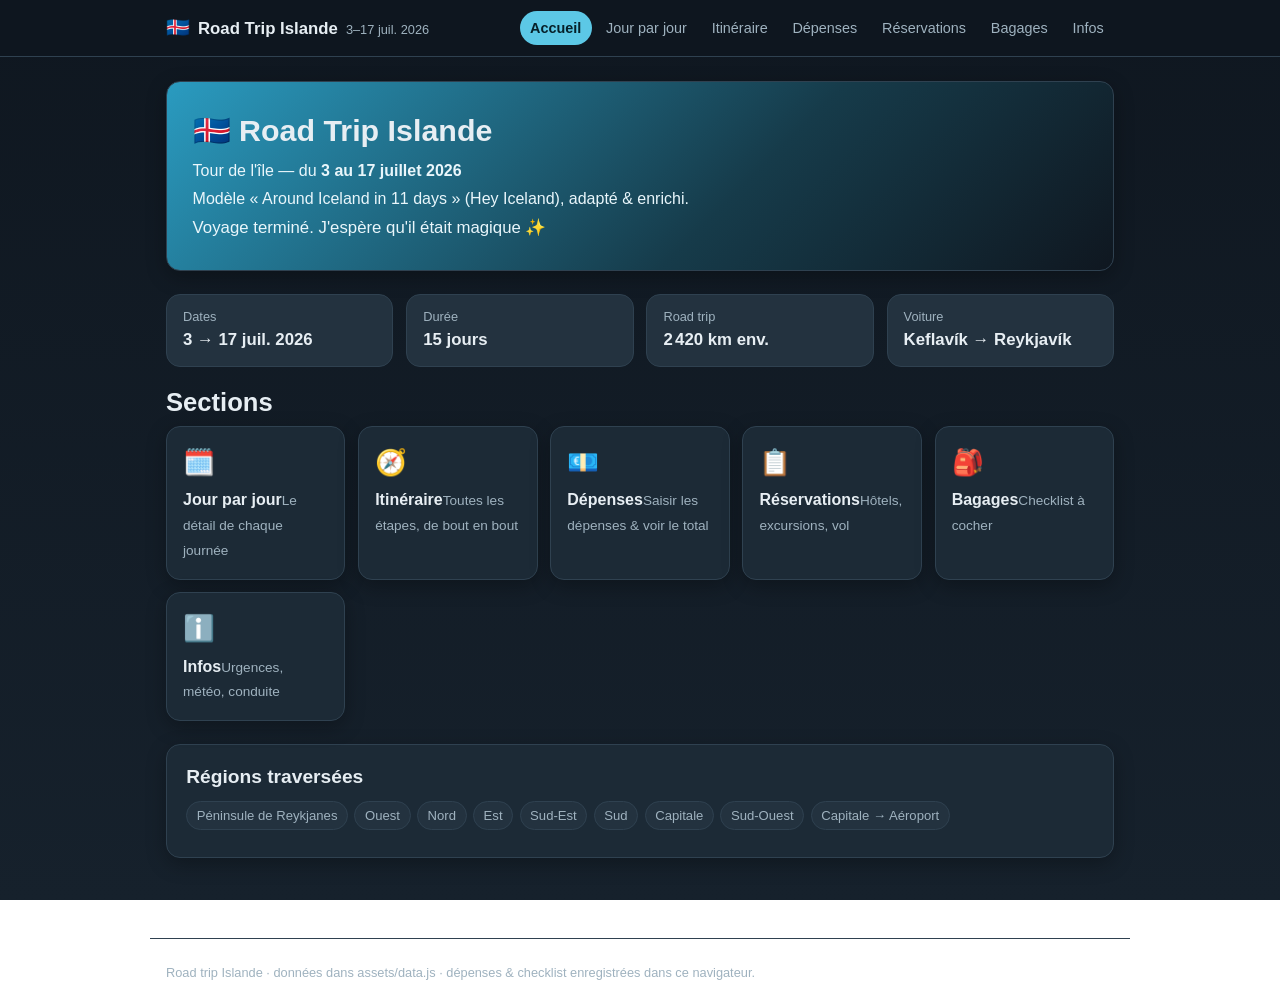
==== index.html @ 3b5ada96 "Site de planification du road trip Islande Co-Authored-By: Claude Opus 4.8 (1M context) <noreply@ant" ====
<!DOCTYPE html>
<html lang="fr">
<head>
  <meta charset="UTF-8">
  <meta name="viewport" content="width=device-width, initial-scale=1">
  <title>Road Trip Islande — Accueil</title>
  <link rel="stylesheet" href="assets/style.css">
  <link rel="icon" href="data:image/svg+xml,<svg xmlns='http://www.w3.org/2000/svg' viewBox='0 0 16 16'><text y='14' font-size='14'>🇮🇸</text></svg>">
</head>
<body data-page="accueil">
  <main>
    <section class="hero">
      <h1>🇮🇸 Road Trip Islande</h1>
      <p>Tour de l'île — du <b>3 au 17 juillet 2026</b></p>
      <p class="muted">Modèle « Around Iceland in 11 days » (Hey Iceland), adapté & enrichi.</p>
      <p class="countdown" id="countdown">…</p>
    </section>

    <div class="facts" id="facts"></div>

    <h2 class="page-title">Sections</h2>
    <div class="tiles" id="tiles"></div>

    <div class="card" style="margin-top:1.4rem">
      <h2>Régions traversées</h2>
      <div class="region-chips" id="regions"></div>
    </div>
  </main>
  <script src="assets/data.js"></script>
  <script src="assets/app.js"></script>
</body>
</html>
---- assets/style.css ----
/* ===========================================================
   style.css — styles partagés (mobile-first, 100% hors-ligne)
   Palette : bleus glacier / gris basalte / accent vert mousse
   =========================================================== */

:root {
  --bg:        #0f1720;   /* basalte profond */
  --bg-2:      #16212c;
  --card:      #1c2a36;
  --card-2:    #23323f;
  --border:    #2f4150;
  --text:      #e7eef3;
  --muted:     #9fb2bf;
  --glacier:   #5cc8e6;   /* bleu glacier */
  --glacier-2: #2a9bc0;
  --moss:      #7bc47f;   /* vert mousse (accent) */
  --moss-2:    #4ea857;
  --gold:      #e6b94f;
  --danger:    #e07a5f;
  --radius:    14px;
  --shadow:    0 6px 20px rgba(0,0,0,.28);
  --maxw:      980px;
}

* { box-sizing: border-box; }

html { scroll-behavior: smooth; }

body {
  margin: 0;
  font-family: -apple-system, BlinkMacSystemFont, "Segoe UI", Roboto, Helvetica, Arial, sans-serif;
  background: linear-gradient(180deg, var(--bg), var(--bg-2)) fixed;
  color: var(--text);
  line-height: 1.55;
  -webkit-font-smoothing: antialiased;
}

a { color: var(--glacier); }

/* ---------- En-tête + navigation ---------- */
.site-header {
  position: sticky; top: 0; z-index: 20;
  background: rgba(15,23,32,.92);
  backdrop-filter: blur(8px);
  border-bottom: 1px solid var(--border);
}
.site-header .inner {
  max-width: var(--maxw); margin: 0 auto; padding: .7rem 1rem;
  display: flex; align-items: center; gap: 1rem; flex-wrap: wrap;
}
.brand {
  display: flex; align-items: baseline; gap: .5rem;
  font-weight: 700; font-size: 1.05rem; text-decoration: none; color: var(--text);
}
.brand .flag { font-size: 1.2rem; }
.brand small { color: var(--muted); font-weight: 500; font-size: .8rem; }

nav.tabs {
  display: flex; gap: .25rem; flex-wrap: wrap; margin-left: auto;
}
nav.tabs a {
  color: var(--muted); text-decoration: none;
  padding: .35rem .65rem; border-radius: 999px; font-size: .9rem;
  white-space: nowrap; transition: background .15s, color .15s;
}
nav.tabs a:hover { color: var(--text); background: var(--card); }
nav.tabs a.active { color: #062029; background: var(--glacier); font-weight: 600; }

/* ---------- Layout ---------- */
main { max-width: var(--maxw); margin: 0 auto; padding: 1.5rem 1rem 4rem; }
.page-title { font-size: 1.6rem; margin: .2rem 0 .2rem; }
.page-sub { color: var(--muted); margin: 0 0 1.5rem; }

.card {
  background: var(--card); border: 1px solid var(--border);
  border-radius: var(--radius); padding: 1.1rem 1.2rem;
  box-shadow: var(--shadow); margin-bottom: 1rem;
}
.card h2 { margin: 0 0 .4rem; font-size: 1.2rem; }

/* ---------- Accueil ---------- */
.hero {
  background: linear-gradient(135deg, var(--glacier-2), #163b4a 60%, var(--bg));
  border: 1px solid var(--border); border-radius: var(--radius);
  padding: 1.6rem; box-shadow: var(--shadow); margin-bottom: 1.4rem;
}
.hero h1 { margin: 0 0 .3rem; font-size: 1.9rem; }
.hero p { margin: .2rem 0; color: #e9f6fb; }
.countdown { font-size: 1.05rem; margin-top: .8rem; }
.countdown b { color: var(--gold); font-size: 1.3rem; }

.tiles { display: grid; grid-template-columns: repeat(auto-fill, minmax(150px,1fr)); gap: .8rem; }
.tile {
  display: block; text-decoration: none; color: var(--text);
  background: var(--card); border: 1px solid var(--border); border-radius: var(--radius);
  padding: 1rem; transition: transform .12s, border-color .12s; box-shadow: var(--shadow);
}
.tile:hover { transform: translateY(-3px); border-color: var(--glacier); }
.tile .ico { font-size: 1.6rem; display: block; margin-bottom: .35rem; }
.tile .t { font-weight: 600; }
.tile .d { color: var(--muted); font-size: .85rem; }

.facts { display: grid; grid-template-columns: repeat(auto-fit, minmax(140px,1fr)); gap: .8rem; margin: 1rem 0; }
.fact { background: var(--card-2); border: 1px solid var(--border); border-radius: var(--radius); padding: .8rem 1rem; }
.fact .k { color: var(--muted); font-size: .8rem; }
.fact .v { font-weight: 700; font-size: 1.05rem; }

/* ---------- Jour par jour ---------- */
.day {
  background: var(--card); border: 1px solid var(--border); border-radius: var(--radius);
  box-shadow: var(--shadow); margin-bottom: 1.1rem; overflow: hidden; scroll-margin-top: 80px;
}
.day-head {
  display: flex; align-items: center; gap: .8rem; flex-wrap: wrap;
  padding: .9rem 1.1rem; background: var(--card-2); border-bottom: 1px solid var(--border);
}
.day-date {
  background: var(--glacier); color: #062029; font-weight: 700;
  border-radius: 10px; padding: .35rem .6rem; text-align: center; min-width: 64px; line-height: 1.1;
}
.day-date .d { font-size: 1.2rem; }
.day-date .m { font-size: .7rem; text-transform: uppercase; }
.day-titles { flex: 1 1 auto; min-width: 0; }
.day-titles h2 { margin: 0; font-size: 1.15rem; }
.day-titles .meta { color: var(--muted); font-size: .85rem; }
.day-tag { font-size: .75rem; color: var(--muted); border: 1px solid var(--border); border-radius: 999px; padding: .15rem .55rem; }

.day-body { padding: .6rem 1.1rem 1rem; }
.route-line { color: var(--moss); font-size: .9rem; margin: .3rem 0 .2rem; }
.route-line .km { color: var(--muted); }
.day-note { color: var(--muted); font-style: italic; font-size: .88rem; margin: .2rem 0 .6rem; }
.sleep { font-size: .85rem; color: var(--muted); }
.sleep b { color: var(--text); }

.acts { list-style: none; margin: .6rem 0 0; padding: 0; display: grid; gap: .55rem; }
.act { display: flex; gap: .6rem; align-items: flex-start; background: var(--card-2); border: 1px solid var(--border); border-radius: 10px; padding: .55rem .7rem; }
.act .em { font-size: 1.25rem; line-height: 1.4; }
.act .body { flex: 1 1 auto; min-width: 0; }
.act .name { font-weight: 600; }
.act .pill { font-size: .68rem; color: var(--muted); border: 1px solid var(--border); border-radius: 999px; padding: .05rem .45rem; margin-left: .4rem; white-space: nowrap; }
.act .desc { color: var(--muted); font-size: .87rem; margin-top: .15rem; }
.maps-btn {
  display: inline-flex; align-items: center; gap: .3rem; margin-top: .35rem;
  font-size: .8rem; text-decoration: none; color: var(--glacier);
  border: 1px solid var(--border); border-radius: 8px; padding: .2rem .5rem;
}
.maps-btn:hover { border-color: var(--glacier); }

/* ---------- Tableaux (itinéraire, dépenses, réservations) ---------- */
.table-wrap { overflow-x: auto; -webkit-overflow-scrolling: touch; }
table { width: 100%; border-collapse: collapse; font-size: .92rem; }
th, td { text-align: left; padding: .55rem .6rem; border-bottom: 1px solid var(--border); vertical-align: top; }
thead th { color: var(--muted); font-weight: 600; font-size: .8rem; text-transform: uppercase; letter-spacing: .03em; }
tbody tr:hover { background: var(--card-2); }
tfoot td { font-weight: 700; border-top: 2px solid var(--border); }
td.num, th.num { text-align: right; white-space: nowrap; }

/* champs éditables dans les tableaux */
input, select, textarea {
  font: inherit; color: var(--text); background: var(--bg-2);
  border: 1px solid var(--border); border-radius: 8px; padding: .35rem .5rem; width: 100%;
}
input:focus, select:focus, textarea:focus { outline: 2px solid var(--glacier); border-color: var(--glacier); }
select option { color: #000; }

.btn {
  display: inline-flex; align-items: center; gap: .4rem; cursor: pointer;
  font: inherit; font-weight: 600; border: 1px solid var(--border);
  background: var(--card-2); color: var(--text); border-radius: 10px; padding: .5rem .9rem;
  text-decoration: none;
}
.btn:hover { border-color: var(--glacier); }
.btn.primary { background: var(--glacier); color: #062029; border-color: var(--glacier); }
.btn.moss { background: var(--moss); color: #06210b; border-color: var(--moss); }
.btn.ghost { background: transparent; }
.btn.danger { color: var(--danger); }
.btn.sm { padding: .25rem .5rem; font-size: .8rem; }
.toolbar { display: flex; gap: .6rem; flex-wrap: wrap; margin-bottom: 1rem; align-items: center; }
.toolbar .spacer { flex: 1 1 auto; }

.icon-del { background: transparent; border: none; color: var(--danger); cursor: pointer; font-size: 1.1rem; padding: 0 .3rem; }

/* statuts réservations */
.status { display: inline-block; padding: .12rem .5rem; border-radius: 999px; font-size: .78rem; font-weight: 600; }
.status.todo  { background: rgba(224,122,95,.18);  color: #f0a48f; }
.status.resa  { background: rgba(92,200,230,.18);  color: var(--glacier); }
.status.paye  { background: rgba(123,196,127,.18); color: var(--moss); }

/* totaux dépenses */
.totaux { display: grid; grid-template-columns: repeat(auto-fit, minmax(150px,1fr)); gap: .7rem; margin-top: 1rem; }
.tot-card { background: var(--card-2); border: 1px solid var(--border); border-radius: var(--radius); padding: .8rem 1rem; }
.tot-card .k { color: var(--muted); font-size: .8rem; }
.tot-card .v { font-weight: 700; font-size: 1.15rem; }
.grand-total { background: linear-gradient(135deg, var(--glacier-2), #163b4a); color: #fff; }
.grand-total .v { color: var(--gold); font-size: 1.5rem; }

/* checklist bagages */
.check-cat { columns: 2; column-gap: 1.2rem; }
.check-item { break-inside: avoid; display: flex; gap: .55rem; align-items: flex-start; padding: .3rem 0; }
.check-item input { width: auto; margin-top: .25rem; }
.check-item.done label { text-decoration: line-through; color: var(--muted); }
.progress { height: 8px; background: var(--bg-2); border: 1px solid var(--border); border-radius: 999px; overflow: hidden; margin: .4rem 0 1rem; }
.progress > span { display: block; height: 100%; background: var(--moss); width: 0; transition: width .3s; }

/* infos pratiques */
.info-grid { display: grid; gap: 1rem; }
.info-grid ul { margin: .4rem 0 0; padding-left: 1.2rem; }
.info-grid li { margin: .25rem 0; }
.callout { border-left: 3px solid var(--gold); background: var(--card-2); padding: .6rem .9rem; border-radius: 0 10px 10px 0; }
.emergency { border-left-color: var(--danger); }

.muted { color: var(--muted); }
.region-chips { display: flex; flex-wrap: wrap; gap: .4rem; margin: .6rem 0; }
.chip { background: var(--card-2); border: 1px solid var(--border); border-radius: 999px; padding: .2rem .6rem; font-size: .82rem; color: var(--muted); }

footer.site-footer { max-width: var(--maxw); margin: 0 auto; padding: 1.5rem 1rem; color: var(--muted); font-size: .8rem; border-top: 1px solid var(--border); }

/* ---------- Mobile ---------- */
@media (max-width: 620px) {
  .check-cat { columns: 1; }
  nav.tabs { width: 100%; margin-left: 0; overflow-x: auto; }
  .hero h1 { font-size: 1.5rem; }
  .page-title { font-size: 1.35rem; }
}
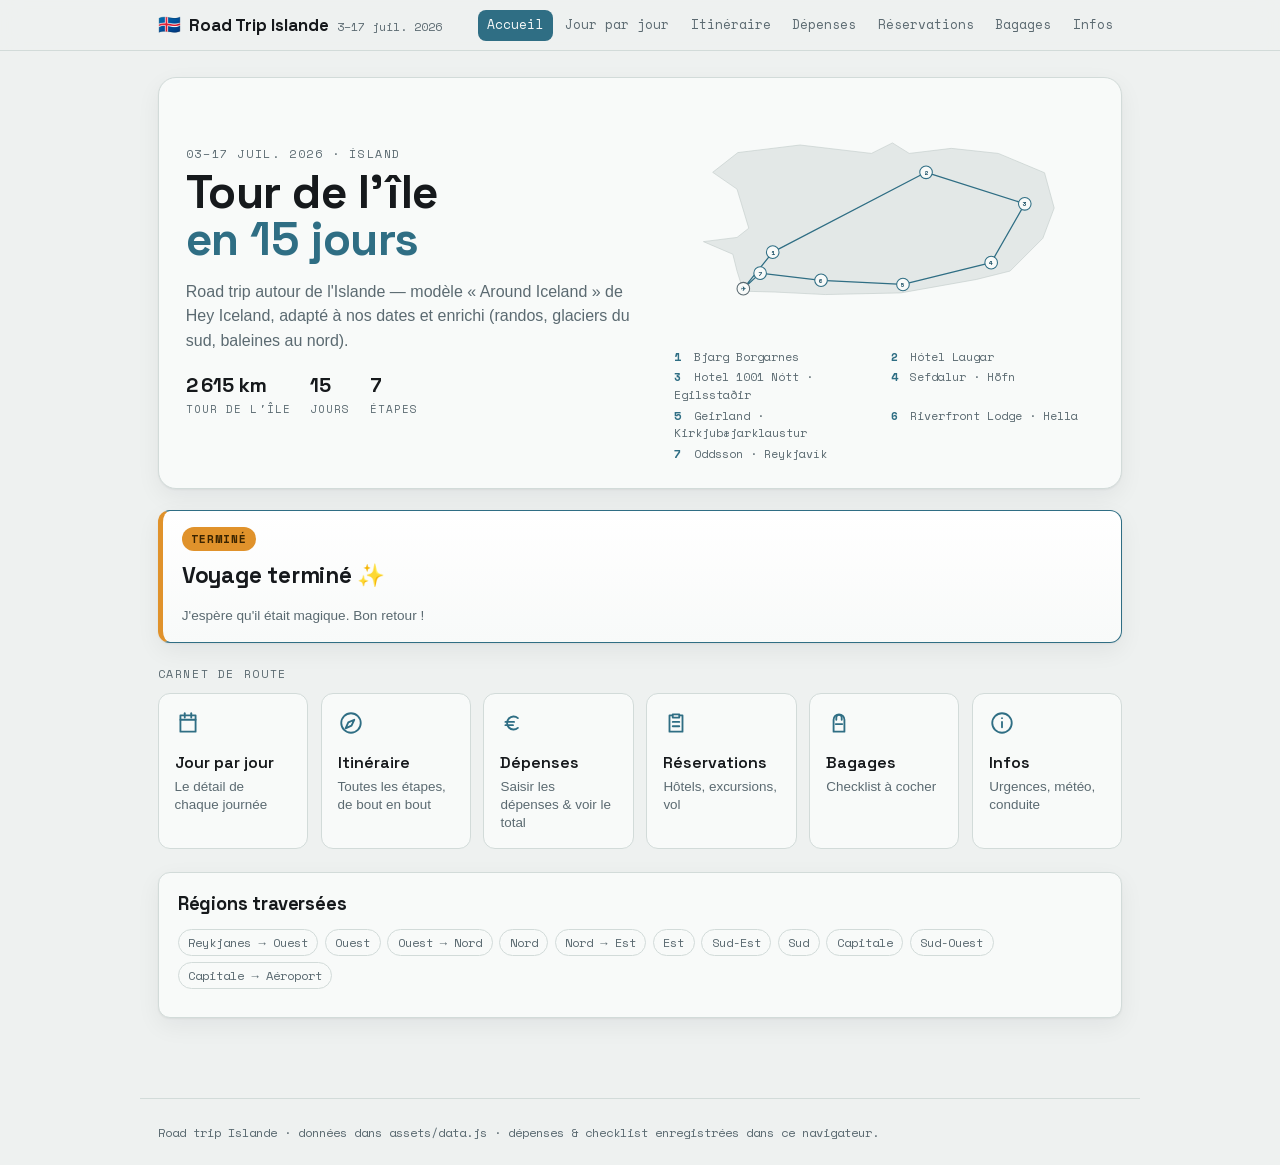
==== commit 0f0a0aee: "Refonte visuelle « Atlas Íslands » : thème clair cartographique Typo Space Grotesk + Space Mono auto" ====
--- a/index.html
+++ b/index.html
@@ -10,15 +10,18 @@
 <body data-page="accueil">
   <main>
     <section class="hero">
-      <h1>🇮🇸 Road Trip Islande</h1>
-      <p>Tour de l'île — du <b>3 au 17 juillet 2026</b></p>
-      <p class="muted">Modèle « Around Iceland in 11 days » (Hey Iceland), adapté & enrichi.</p>
-      <p class="countdown" id="countdown">…</p>
+      <div class="hero-text">
+        <div class="eyebrow">03–17 juil. 2026 · Ísland</div>
+        <h1 class="hero-h1">Tour de l'île<br><em>en 15 jours</em></h1>
+        <p class="muted">Road trip autour de l'Islande — modèle « Around Iceland » de Hey Iceland, adapté à nos dates et enrichi (randos, glaciers du sud, baleines au nord).</p>
+        <div class="hero-meta" id="hero-meta"></div>
+      </div>
+      <div class="hero-map" id="hero-map"></div>
     </section>
 
-    <div class="facts" id="facts"></div>
+    <div id="today"></div>
 
-    <h2 class="page-title">Sections</h2>
+    <div class="eyebrow" style="margin:1.4rem 0 .6rem">Carnet de route</div>
     <div class="tiles" id="tiles"></div>
 
     <div class="card" style="margin-top:1.4rem">
--- a/assets/style.css
+++ b/assets/style.css
@@ -1,224 +1,353 @@
 /* ===========================================================
-   style.css — styles partagés (mobile-first, 100% hors-ligne)
-   Palette : bleus glacier / gris basalte / accent vert mousse
+   style.css — Thème « Atlas Íslands » (clair, cartographique)
+   Polices auto-hébergées (offline). Palette : matériaux d'Islande.
    =========================================================== */
 
+@font-face {
+  font-family: "Space Grotesk";
+  src: url("fonts/space-grotesk.woff2") format("woff2");
+  font-weight: 300 700; font-style: normal; font-display: swap;
+}
+@font-face {
+  font-family: "Space Mono";
+  src: url("fonts/space-mono-400.woff2") format("woff2");
+  font-weight: 400; font-style: normal; font-display: swap;
+}
+@font-face {
+  font-family: "Space Mono";
+  src: url("fonts/space-mono-700.woff2") format("woff2");
+  font-weight: 700; font-style: normal; font-display: swap;
+}
+
 :root {
-  --bg:        #0f1720;   /* basalte profond */
-  --bg-2:      #16212c;
-  --card:      #1c2a36;
-  --card-2:    #23323f;
-  --border:    #2f4150;
-  --text:      #e7eef3;
-  --muted:     #9fb2bf;
-  --glacier:   #5cc8e6;   /* bleu glacier */
-  --glacier-2: #2a9bc0;
-  --moss:      #7bc47f;   /* vert mousse (accent) */
-  --moss-2:    #4ea857;
-  --gold:      #e6b94f;
-  --danger:    #e07a5f;
-  --radius:    14px;
-  --shadow:    0 6px 20px rgba(0,0,0,.28);
-  --maxw:      980px;
+  /* Matériaux d'Islande */
+  --ice:      #eef1f0;   /* glace / papier (fond) */
+  --ice-2:    #e3e8e7;   /* panneau subtil */
+  --paper:    #f8faf9;   /* carte */
+  --ink:      #16191c;   /* basalte (encre) */
+  --muted:    #5b6a71;   /* gris basalte délavé */
+  --line:     #d2dbd9;   /* trait fin */
+  --line-2:   #c2cdcb;
+  --glacier:  #2f6e84;   /* bleu glaciaire (eau, tracé, primaire) */
+  --glacier-d:#22566a;
+  --moss:     #5e7444;   /* mousse (nature) */
+  --sulfur:   #e0922b;   /* soufre (accent, étape, aujourd'hui) */
+  --sulfur-s: #f4e3cb;   /* soufre très clair (fonds) */
+  --lava:     #b8432a;   /* lave (alertes rares) */
+
+  --font-display: "Space Grotesk", system-ui, sans-serif;
+  --font-body: -apple-system, BlinkMacSystemFont, "Segoe UI", Roboto, Helvetica, Arial, sans-serif;
+  --font-mono: "Space Mono", ui-monospace, "SFMono-Regular", Menlo, monospace;
+
+  --radius: 12px;
+  --radius-lg: 18px;
+  --shadow: 0 1px 2px rgba(22,25,28,.05), 0 8px 24px rgba(22,25,28,.06);
+  --maxw: 1000px;
 }
 
 * { box-sizing: border-box; }
-
 html { scroll-behavior: smooth; }
 
 body {
   margin: 0;
-  font-family: -apple-system, BlinkMacSystemFont, "Segoe UI", Roboto, Helvetica, Arial, sans-serif;
-  background: linear-gradient(180deg, var(--bg), var(--bg-2)) fixed;
-  color: var(--text);
+  font-family: var(--font-body);
+  background: var(--ice);
+  color: var(--ink);
   line-height: 1.55;
   -webkit-font-smoothing: antialiased;
 }
 
+h1, h2, h3, .display { font-family: var(--font-display); letter-spacing: -0.01em; }
+
 a { color: var(--glacier); }
+
+/* mono utilitaire (dates, km, coordonnées, labels) */
+.mono, .eyebrow {
+  font-family: var(--font-mono);
+  font-variant-numeric: tabular-nums;
+}
+.eyebrow {
+  text-transform: uppercase;
+  letter-spacing: .14em;
+  font-size: .72rem;
+  color: var(--muted);
+}
 
 /* ---------- En-tête + navigation ---------- */
 .site-header {
-  position: sticky; top: 0; z-index: 20;
-  background: rgba(15,23,32,.92);
-  backdrop-filter: blur(8px);
-  border-bottom: 1px solid var(--border);
+  position: sticky; top: 0; z-index: 30;
+  background: rgba(238,241,240,.88);
+  backdrop-filter: blur(10px);
+  border-bottom: 1px solid var(--line);
 }
 .site-header .inner {
-  max-width: var(--maxw); margin: 0 auto; padding: .7rem 1rem;
+  max-width: var(--maxw); margin: 0 auto; padding: .6rem 1.1rem;
   display: flex; align-items: center; gap: 1rem; flex-wrap: wrap;
 }
 .brand {
   display: flex; align-items: baseline; gap: .5rem;
-  font-weight: 700; font-size: 1.05rem; text-decoration: none; color: var(--text);
-}
-.brand .flag { font-size: 1.2rem; }
-.brand small { color: var(--muted); font-weight: 500; font-size: .8rem; }
-
-nav.tabs {
-  display: flex; gap: .25rem; flex-wrap: wrap; margin-left: auto;
-}
+  font-family: var(--font-display); font-weight: 700; font-size: 1.05rem;
+  text-decoration: none; color: var(--ink);
+}
+.brand .flag { font-size: 1.15rem; }
+.brand small { color: var(--muted); font-weight: 400; font-size: .72rem; font-family: var(--font-mono); }
+
+nav.tabs { display: flex; gap: .15rem; flex-wrap: wrap; margin-left: auto; }
 nav.tabs a {
   color: var(--muted); text-decoration: none;
-  padding: .35rem .65rem; border-radius: 999px; font-size: .9rem;
+  font-family: var(--font-mono); font-size: .8rem;
+  padding: .35rem .6rem; border-radius: 8px;
   white-space: nowrap; transition: background .15s, color .15s;
 }
-nav.tabs a:hover { color: var(--text); background: var(--card); }
-nav.tabs a.active { color: #062029; background: var(--glacier); font-weight: 600; }
+nav.tabs a:hover { color: var(--ink); background: var(--ice-2); }
+nav.tabs a.active { color: var(--paper); background: var(--glacier); }
 
 /* ---------- Layout ---------- */
-main { max-width: var(--maxw); margin: 0 auto; padding: 1.5rem 1rem 4rem; }
-.page-title { font-size: 1.6rem; margin: .2rem 0 .2rem; }
-.page-sub { color: var(--muted); margin: 0 0 1.5rem; }
+main { max-width: var(--maxw); margin: 0 auto; padding: 1.6rem 1.1rem 4rem; }
+.page-title { font-size: 1.7rem; margin: .2rem 0 .15rem; }
+.page-sub { color: var(--muted); margin: 0 0 1.6rem; max-width: 60ch; }
 
 .card {
-  background: var(--card); border: 1px solid var(--border);
+  background: var(--paper); border: 1px solid var(--line);
   border-radius: var(--radius); padding: 1.1rem 1.2rem;
   box-shadow: var(--shadow); margin-bottom: 1rem;
 }
-.card h2 { margin: 0 0 .4rem; font-size: 1.2rem; }
-
-/* ---------- Accueil ---------- */
+.card h2 { margin: 0 0 .5rem; font-size: 1.15rem; }
+
+/* ---------- Carte SVG (Atlas) ---------- */
+.carte { width: 100%; height: auto; display: block; }
+.carte .sil {
+  fill: var(--ice-2); stroke: var(--line-2); stroke-width: 1.5;
+}
+.carte .grid { stroke: var(--line); stroke-width: .6; opacity: .5; }
+.carte .route {
+  fill: none; stroke: var(--glacier); stroke-width: 3;
+  stroke-linecap: round; stroke-linejoin: round;
+  stroke-dasharray: var(--len, 4000); stroke-dashoffset: var(--len, 4000);
+  animation: draw 2.2s ease-out .2s forwards;
+}
+@keyframes draw { to { stroke-dashoffset: 0; } }
+.carte .stop { fill: var(--paper); stroke: var(--glacier); stroke-width: 2.5; }
+.carte .stop.air { stroke: var(--muted); }
+.carte .stop-n { font-family: var(--font-mono); font-size: 15px; font-weight: 700; fill: var(--glacier-d); text-anchor: middle; dominant-baseline: central; }
+.carte .stop-l { font-family: var(--font-mono); font-size: 14px; fill: var(--muted); }
+.carte .stop.here { fill: var(--sulfur); stroke: var(--sulfur); }
+.carte .stop.here ~ .stop-n { fill: #fff; }
+.carte .pulse { fill: var(--sulfur); opacity: .25; }
+
+/* mini-locator (carte-jour) */
+.loc { width: 88px; height: 56px; flex: 0 0 auto; }
+.loc .sil { fill: var(--ice-2); stroke: var(--line-2); stroke-width: 2; }
+.loc .here { fill: var(--sulfur); stroke: var(--sulfur); }
+.loc .route { fill: none; stroke: var(--line-2); stroke-width: 2; stroke-linejoin: round; stroke-linecap: round; }
+
+/* ---------- Hero (accueil) ---------- */
 .hero {
-  background: linear-gradient(135deg, var(--glacier-2), #163b4a 60%, var(--bg));
-  border: 1px solid var(--border); border-radius: var(--radius);
-  padding: 1.6rem; box-shadow: var(--shadow); margin-bottom: 1.4rem;
-}
-.hero h1 { margin: 0 0 .3rem; font-size: 1.9rem; }
-.hero p { margin: .2rem 0; color: #e9f6fb; }
-.countdown { font-size: 1.05rem; margin-top: .8rem; }
-.countdown b { color: var(--gold); font-size: 1.3rem; }
-
+  display: grid; grid-template-columns: 1.05fr .95fr; gap: 1.5rem; align-items: center;
+  background: var(--paper); border: 1px solid var(--line);
+  border-radius: var(--radius-lg); padding: 1.6rem 1.7rem; box-shadow: var(--shadow);
+  margin-bottom: 1.3rem;
+}
+.hero-h1 { font-size: clamp(1.9rem, 4.5vw, 2.9rem); line-height: 1.02; margin: .4rem 0 .5rem; }
+.hero-h1 em { font-style: normal; color: var(--glacier); }
+.hero-meta { display: flex; gap: 1.2rem; flex-wrap: wrap; margin: .9rem 0 .2rem; }
+.hero-meta .m { display: flex; flex-direction: column; }
+.hero-meta .m .v { font-family: var(--font-display); font-weight: 700; font-size: 1.25rem; }
+.hero-meta .m .k { font-family: var(--font-mono); font-size: .68rem; text-transform: uppercase; letter-spacing: .1em; color: var(--muted); }
+.hero-map { position: relative; }
+.map-legend { display: grid; grid-template-columns: 1fr 1fr; gap: .15rem .8rem; margin-top: .6rem; }
+.map-legend .leg-item { font-family: var(--font-mono); font-size: .72rem; color: var(--muted); }
+.map-legend .leg-item b { color: var(--glacier); display: inline-block; width: 1.1em; }
+
+/* ---------- Aujourd'hui / prochaine étape ---------- */
+.today {
+  border: 1px solid var(--glacier); border-left: 5px solid var(--sulfur);
+  background: linear-gradient(180deg, #fff, var(--paper));
+  border-radius: var(--radius); padding: 1rem 1.2rem; box-shadow: var(--shadow); margin-bottom: 1.3rem;
+}
+.today .lead { display: flex; align-items: center; gap: .6rem; flex-wrap: wrap; }
+.today .badge {
+  font-family: var(--font-mono); font-size: .72rem; text-transform: uppercase; letter-spacing: .1em;
+  background: var(--sulfur); color: #3a2400; padding: .2rem .55rem; border-radius: 999px; font-weight: 700;
+}
+.today h2 { margin: .5rem 0 .2rem; font-size: 1.4rem; }
+.today .day-route { color: var(--moss); font-family: var(--font-mono); font-size: .85rem; }
+.today .acts-mini { display: flex; flex-wrap: wrap; gap: .4rem; margin-top: .7rem; }
+.today .acts-mini span { font-size: .82rem; background: var(--ice-2); border: 1px solid var(--line); border-radius: 999px; padding: .2rem .6rem; }
+.today .next { margin-top: .7rem; font-size: .85rem; color: var(--muted); }
+
+/* ---------- Faits clés ---------- */
+.facts { display: grid; grid-template-columns: repeat(auto-fit, minmax(120px,1fr)); gap: .7rem; margin: 1rem 0; }
+.fact { background: var(--paper); border: 1px solid var(--line); border-radius: var(--radius); padding: .7rem .9rem; }
+.fact .k { font-family: var(--font-mono); color: var(--muted); font-size: .68rem; text-transform: uppercase; letter-spacing: .08em; }
+.fact .v { font-family: var(--font-display); font-weight: 700; font-size: 1.1rem; }
+
+/* ---------- Tuiles ---------- */
 .tiles { display: grid; grid-template-columns: repeat(auto-fill, minmax(150px,1fr)); gap: .8rem; }
 .tile {
-  display: block; text-decoration: none; color: var(--text);
-  background: var(--card); border: 1px solid var(--border); border-radius: var(--radius);
-  padding: 1rem; transition: transform .12s, border-color .12s; box-shadow: var(--shadow);
-}
-.tile:hover { transform: translateY(-3px); border-color: var(--glacier); }
-.tile .ico { font-size: 1.6rem; display: block; margin-bottom: .35rem; }
-.tile .t { font-weight: 600; }
-.tile .d { color: var(--muted); font-size: .85rem; }
-
-.facts { display: grid; grid-template-columns: repeat(auto-fit, minmax(140px,1fr)); gap: .8rem; margin: 1rem 0; }
-.fact { background: var(--card-2); border: 1px solid var(--border); border-radius: var(--radius); padding: .8rem 1rem; }
-.fact .k { color: var(--muted); font-size: .8rem; }
-.fact .v { font-weight: 700; font-size: 1.05rem; }
-
-/* ---------- Jour par jour ---------- */
+  display: block; text-decoration: none; color: var(--ink);
+  background: var(--paper); border: 1px solid var(--line); border-radius: var(--radius);
+  padding: 1rem; transition: transform .12s, border-color .12s, box-shadow .12s;
+}
+.tile:hover { transform: translateY(-3px); border-color: var(--glacier); box-shadow: var(--shadow); }
+.tile .ico { display: block; margin-bottom: .45rem; color: var(--glacier); }
+.tile .t { display: block; font-family: var(--font-display); font-weight: 600; margin-bottom: .15rem; }
+.tile .d { display: block; color: var(--muted); font-size: .84rem; line-height: 1.35; }
+
+/* ---------- Jour par jour : épine de route ---------- */
+.route-spine { position: relative; margin-left: 8px; }
+.route-spine::before {
+  content: ""; position: absolute; left: 13px; top: 14px; bottom: 14px;
+  width: 2px; background: repeating-linear-gradient(var(--line-2) 0 8px, transparent 8px 14px);
+}
 .day {
-  background: var(--card); border: 1px solid var(--border); border-radius: var(--radius);
-  box-shadow: var(--shadow); margin-bottom: 1.1rem; overflow: hidden; scroll-margin-top: 80px;
-}
-.day-head {
-  display: flex; align-items: center; gap: .8rem; flex-wrap: wrap;
-  padding: .9rem 1.1rem; background: var(--card-2); border-bottom: 1px solid var(--border);
-}
+  position: relative; margin-left: 40px;
+  background: var(--paper); border: 1px solid var(--line); border-radius: var(--radius);
+  box-shadow: var(--shadow); margin-bottom: 0; overflow: hidden; scroll-margin-top: 80px;
+}
+.day::before {
+  content: ""; position: absolute; left: -33px; top: 22px;
+  width: 14px; height: 14px; border-radius: 50%;
+  background: var(--paper); border: 3px solid var(--glacier); z-index: 1;
+}
+.day.is-today::before { background: var(--sulfur); border-color: var(--sulfur); box-shadow: 0 0 0 4px var(--sulfur-s); }
+.leg {
+  margin-left: 40px; padding: .35rem 0 .35rem 14px; position: relative;
+  font-family: var(--font-mono); font-size: .72rem; color: var(--muted);
+}
+.leg::before { content: "↓"; margin-right: .5rem; color: var(--glacier); }
+
+.day-head { display: flex; align-items: center; gap: .8rem; flex-wrap: wrap; padding: .85rem 1.1rem; border-bottom: 1px solid var(--line); }
 .day-date {
-  background: var(--glacier); color: #062029; font-weight: 700;
-  border-radius: 10px; padding: .35rem .6rem; text-align: center; min-width: 64px; line-height: 1.1;
-}
-.day-date .d { font-size: 1.2rem; }
-.day-date .m { font-size: .7rem; text-transform: uppercase; }
-.day-titles { flex: 1 1 auto; min-width: 0; }
-.day-titles h2 { margin: 0; font-size: 1.15rem; }
-.day-titles .meta { color: var(--muted); font-size: .85rem; }
-.day-tag { font-size: .75rem; color: var(--muted); border: 1px solid var(--border); border-radius: 999px; padding: .15rem .55rem; }
-
-.day-body { padding: .6rem 1.1rem 1rem; }
-.route-line { color: var(--moss); font-size: .9rem; margin: .3rem 0 .2rem; }
+  font-family: var(--font-mono); background: var(--glacier); color: var(--paper);
+  border-radius: 9px; padding: .3rem .55rem; text-align: center; min-width: 58px; line-height: 1.05;
+}
+.day.is-today .day-date { background: var(--sulfur); color: #3a2400; }
+.day-date .d { font-size: 1.2rem; font-weight: 700; }
+.day-date .m { font-size: .62rem; text-transform: uppercase; }
+.day-titles { flex: 1 1 200px; min-width: 0; }
+.day-titles h2 { margin: 0; font-size: 1.12rem; }
+.day-titles .meta { color: var(--muted); font-family: var(--font-mono); font-size: .76rem; }
+.day-tag { font-family: var(--font-mono); font-size: .68rem; color: var(--muted); border: 1px solid var(--line); border-radius: 999px; padding: .15rem .55rem; }
+
+.day-body { padding: .7rem 1.1rem 1rem; }
+.route-line { font-family: var(--font-mono); color: var(--moss); font-size: .82rem; margin: .25rem 0 .35rem; display: flex; align-items: center; gap: .5rem; flex-wrap: wrap; }
 .route-line .km { color: var(--muted); }
-.day-note { color: var(--muted); font-style: italic; font-size: .88rem; margin: .2rem 0 .6rem; }
+.day-note { color: var(--muted); font-style: italic; font-size: .88rem; margin: .25rem 0 .6rem; }
 .sleep { font-size: .85rem; color: var(--muted); }
-.sleep b { color: var(--text); }
-
-.acts { list-style: none; margin: .6rem 0 0; padding: 0; display: grid; gap: .55rem; }
-.act { display: flex; gap: .6rem; align-items: flex-start; background: var(--card-2); border: 1px solid var(--border); border-radius: 10px; padding: .55rem .7rem; }
-.act .em { font-size: 1.25rem; line-height: 1.4; }
+.sleep b { color: var(--ink); font-weight: 600; }
+
+.acts { list-style: none; margin: .7rem 0 0; padding: 0; display: grid; gap: .5rem; }
+.act { display: flex; gap: .65rem; align-items: flex-start; background: var(--ice); border: 1px solid var(--line); border-radius: 10px; padding: .55rem .7rem; }
+.act .ic { flex: 0 0 auto; color: var(--glacier); margin-top: 2px; }
 .act .body { flex: 1 1 auto; min-width: 0; }
-.act .name { font-weight: 600; }
-.act .pill { font-size: .68rem; color: var(--muted); border: 1px solid var(--border); border-radius: 999px; padding: .05rem .45rem; margin-left: .4rem; white-space: nowrap; }
+.act .name { font-family: var(--font-display); font-weight: 600; }
+.act .pill { font-family: var(--font-mono); font-size: .64rem; text-transform: uppercase; letter-spacing: .05em; color: var(--muted); border: 1px solid var(--line); border-radius: 999px; padding: .05rem .45rem; margin-left: .45rem; white-space: nowrap; }
 .act .desc { color: var(--muted); font-size: .87rem; margin-top: .15rem; }
+
 .maps-btn {
-  display: inline-flex; align-items: center; gap: .3rem; margin-top: .35rem;
-  font-size: .8rem; text-decoration: none; color: var(--glacier);
-  border: 1px solid var(--border); border-radius: 8px; padding: .2rem .5rem;
+  display: inline-flex; align-items: center; gap: .3rem; margin-top: .4rem;
+  font-family: var(--font-mono); font-size: .76rem; text-decoration: none; color: var(--glacier);
+  border: 1px solid var(--line); border-radius: 8px; padding: .2rem .5rem; transition: border-color .15s;
 }
 .maps-btn:hover { border-color: var(--glacier); }
 
-/* ---------- Tableaux (itinéraire, dépenses, réservations) ---------- */
-.table-wrap { overflow-x: auto; -webkit-overflow-scrolling: touch; }
-table { width: 100%; border-collapse: collapse; font-size: .92rem; }
-th, td { text-align: left; padding: .55rem .6rem; border-bottom: 1px solid var(--border); vertical-align: top; }
-thead th { color: var(--muted); font-weight: 600; font-size: .8rem; text-transform: uppercase; letter-spacing: .03em; }
-tbody tr:hover { background: var(--card-2); }
-tfoot td { font-weight: 700; border-top: 2px solid var(--border); }
-td.num, th.num { text-align: right; white-space: nowrap; }
-
-/* champs éditables dans les tableaux */
+.day-nav { display: flex; flex-wrap: wrap; gap: .35rem; margin-bottom: 1.2rem; }
+
+/* ---------- Tableaux ---------- */
+.table-wrap { overflow-x: auto; -webkit-overflow-scrolling: touch; border: 1px solid var(--line); border-radius: var(--radius); }
+table { width: 100%; border-collapse: collapse; font-size: .92rem; background: var(--paper); }
+th, td { text-align: left; padding: .55rem .65rem; border-bottom: 1px solid var(--line); vertical-align: top; }
+thead th { font-family: var(--font-mono); color: var(--muted); font-weight: 700; font-size: .68rem; text-transform: uppercase; letter-spacing: .06em; background: var(--ice); }
+tbody tr:hover { background: var(--ice); }
+tfoot td { font-family: var(--font-display); font-weight: 700; border-top: 2px solid var(--line-2); }
+td.num, th.num { text-align: right; white-space: nowrap; font-variant-numeric: tabular-nums; }
+
 input, select, textarea {
-  font: inherit; color: var(--text); background: var(--bg-2);
-  border: 1px solid var(--border); border-radius: 8px; padding: .35rem .5rem; width: 100%;
-}
-input:focus, select:focus, textarea:focus { outline: 2px solid var(--glacier); border-color: var(--glacier); }
-select option { color: #000; }
+  font: inherit; color: var(--ink); background: #fff;
+  border: 1px solid var(--line-2); border-radius: 8px; padding: .35rem .5rem; width: 100%;
+}
+input:focus, select:focus, textarea:focus { outline: 2px solid var(--glacier); outline-offset: 1px; border-color: var(--glacier); }
 
 .btn {
   display: inline-flex; align-items: center; gap: .4rem; cursor: pointer;
-  font: inherit; font-weight: 600; border: 1px solid var(--border);
-  background: var(--card-2); color: var(--text); border-radius: 10px; padding: .5rem .9rem;
-  text-decoration: none;
+  font-family: var(--font-display); font-weight: 600; border: 1px solid var(--line-2);
+  background: var(--paper); color: var(--ink); border-radius: 10px; padding: .5rem .9rem; text-decoration: none;
+  transition: border-color .15s, background .15s;
 }
 .btn:hover { border-color: var(--glacier); }
-.btn.primary { background: var(--glacier); color: #062029; border-color: var(--glacier); }
-.btn.moss { background: var(--moss); color: #06210b; border-color: var(--moss); }
+.btn.primary { background: var(--glacier); color: var(--paper); border-color: var(--glacier); }
+.btn.primary:hover { background: var(--glacier-d); }
 .btn.ghost { background: transparent; }
-.btn.danger { color: var(--danger); }
+.btn.danger { color: var(--lava); }
 .btn.sm { padding: .25rem .5rem; font-size: .8rem; }
 .toolbar { display: flex; gap: .6rem; flex-wrap: wrap; margin-bottom: 1rem; align-items: center; }
 .toolbar .spacer { flex: 1 1 auto; }
 
-.icon-del { background: transparent; border: none; color: var(--danger); cursor: pointer; font-size: 1.1rem; padding: 0 .3rem; }
+.icon-del { background: transparent; border: none; color: var(--lava); cursor: pointer; font-size: 1.05rem; padding: 0 .3rem; line-height: 1; width: auto; }
 
 /* statuts réservations */
-.status { display: inline-block; padding: .12rem .5rem; border-radius: 999px; font-size: .78rem; font-weight: 600; }
-.status.todo  { background: rgba(224,122,95,.18);  color: #f0a48f; }
-.status.resa  { background: rgba(92,200,230,.18);  color: var(--glacier); }
-.status.paye  { background: rgba(123,196,127,.18); color: var(--moss); }
-
-/* totaux dépenses */
+.status { display: inline-block; font-family: var(--font-mono); padding: .12rem .5rem; border-radius: 999px; font-size: .72rem; font-weight: 700; text-transform: uppercase; letter-spacing: .04em; }
+.status.todo  { background: var(--sulfur-s); color: #8a5a12; }
+.status.resa  { background: #d7e7ec; color: var(--glacier-d); }
+.status.paye  { background: #dde9d4; color: #3f5a2c; }
+select.status { width: auto; border: 1px solid var(--line-2); }
+
+/* ---------- Totaux & graphe dépenses ---------- */
 .totaux { display: grid; grid-template-columns: repeat(auto-fit, minmax(150px,1fr)); gap: .7rem; margin-top: 1rem; }
-.tot-card { background: var(--card-2); border: 1px solid var(--border); border-radius: var(--radius); padding: .8rem 1rem; }
-.tot-card .k { color: var(--muted); font-size: .8rem; }
-.tot-card .v { font-weight: 700; font-size: 1.15rem; }
-.grand-total { background: linear-gradient(135deg, var(--glacier-2), #163b4a); color: #fff; }
-.grand-total .v { color: var(--gold); font-size: 1.5rem; }
-
-/* checklist bagages */
-.check-cat { columns: 2; column-gap: 1.2rem; }
+.tot-card { background: var(--paper); border: 1px solid var(--line); border-radius: var(--radius); padding: .75rem 1rem; }
+.tot-card .k { font-family: var(--font-mono); color: var(--muted); font-size: .68rem; text-transform: uppercase; letter-spacing: .06em; }
+.tot-card .v { font-family: var(--font-display); font-weight: 700; font-size: 1.15rem; }
+.grand-total { background: var(--glacier); border-color: var(--glacier); color: var(--paper); }
+.grand-total .k { color: #cfe6ee; }
+.grand-total .v { font-size: 1.5rem; }
+
+.exp-chart { margin-bottom: 1rem; }
+.exp-row { display: grid; grid-template-columns: 130px 1fr 90px; align-items: center; gap: .7rem; padding: .25rem 0; }
+.exp-row .lbl { font-size: .85rem; color: var(--ink); }
+.exp-row .track { background: var(--ice-2); border-radius: 999px; height: 14px; overflow: hidden; }
+.exp-row .bar { height: 100%; background: var(--glacier); border-radius: 999px; transition: width .5s ease; }
+.exp-row .amt { font-family: var(--font-mono); font-size: .82rem; text-align: right; color: var(--muted); }
+
+/* ---------- Checklist ---------- */
+.check-cat { columns: 2; column-gap: 1.4rem; }
 .check-item { break-inside: avoid; display: flex; gap: .55rem; align-items: flex-start; padding: .3rem 0; }
-.check-item input { width: auto; margin-top: .25rem; }
+.check-item input { width: auto; margin-top: .25rem; accent-color: var(--moss); }
 .check-item.done label { text-decoration: line-through; color: var(--muted); }
-.progress { height: 8px; background: var(--bg-2); border: 1px solid var(--border); border-radius: 999px; overflow: hidden; margin: .4rem 0 1rem; }
+.progress { height: 8px; background: var(--ice-2); border: 1px solid var(--line); border-radius: 999px; overflow: hidden; margin: .4rem 0 1rem; }
 .progress > span { display: block; height: 100%; background: var(--moss); width: 0; transition: width .3s; }
 
-/* infos pratiques */
+/* ---------- Infos pratiques ---------- */
 .info-grid { display: grid; gap: 1rem; }
 .info-grid ul { margin: .4rem 0 0; padding-left: 1.2rem; }
 .info-grid li { margin: .25rem 0; }
-.callout { border-left: 3px solid var(--gold); background: var(--card-2); padding: .6rem .9rem; border-radius: 0 10px 10px 0; }
-.emergency { border-left-color: var(--danger); }
+.callout { border-left: 3px solid var(--sulfur); background: var(--sulfur-s); padding: .6rem .9rem; border-radius: 0 10px 10px 0; }
+.callout.emergency { border-left-color: var(--lava); background: #f6e0db; }
 
 .muted { color: var(--muted); }
 .region-chips { display: flex; flex-wrap: wrap; gap: .4rem; margin: .6rem 0; }
-.chip { background: var(--card-2); border: 1px solid var(--border); border-radius: 999px; padding: .2rem .6rem; font-size: .82rem; color: var(--muted); }
-
-footer.site-footer { max-width: var(--maxw); margin: 0 auto; padding: 1.5rem 1rem; color: var(--muted); font-size: .8rem; border-top: 1px solid var(--border); }
+.chip { font-family: var(--font-mono); background: var(--paper); border: 1px solid var(--line); border-radius: 999px; padding: .2rem .6rem; font-size: .76rem; color: var(--muted); text-decoration: none; }
+a.chip:hover { border-color: var(--glacier); color: var(--glacier); }
+
+footer.site-footer { max-width: var(--maxw); margin: 0 auto; padding: 1.5rem 1.1rem; color: var(--muted); font-family: var(--font-mono); font-size: .76rem; border-top: 1px solid var(--line); }
+
+/* ---------- Accessibilité / polish ---------- */
+:focus-visible { outline: 2px solid var(--sulfur); outline-offset: 2px; border-radius: 4px; }
+.btn:focus-visible, .tile:focus-visible, nav.tabs a:focus-visible { outline: 2px solid var(--sulfur); outline-offset: 2px; }
+
+@media (prefers-reduced-motion: reduce) {
+  * { animation-duration: .001ms !important; animation-iteration-count: 1 !important; transition-duration: .001ms !important; scroll-behavior: auto; }
+  .carte .route { stroke-dashoffset: 0; }
+}
 
 /* ---------- Mobile ---------- */
-@media (max-width: 620px) {
+@media (max-width: 720px) {
+  .hero { grid-template-columns: 1fr; }
+  .hero-map { order: -1; }
+}
+@media (max-width: 560px) {
   .check-cat { columns: 1; }
   nav.tabs { width: 100%; margin-left: 0; overflow-x: auto; }
-  .hero h1 { font-size: 1.5rem; }
-  .page-title { font-size: 1.35rem; }
-}
+  .page-title { font-size: 1.4rem; }
+  .exp-row { grid-template-columns: 100px 1fr 76px; }
+}
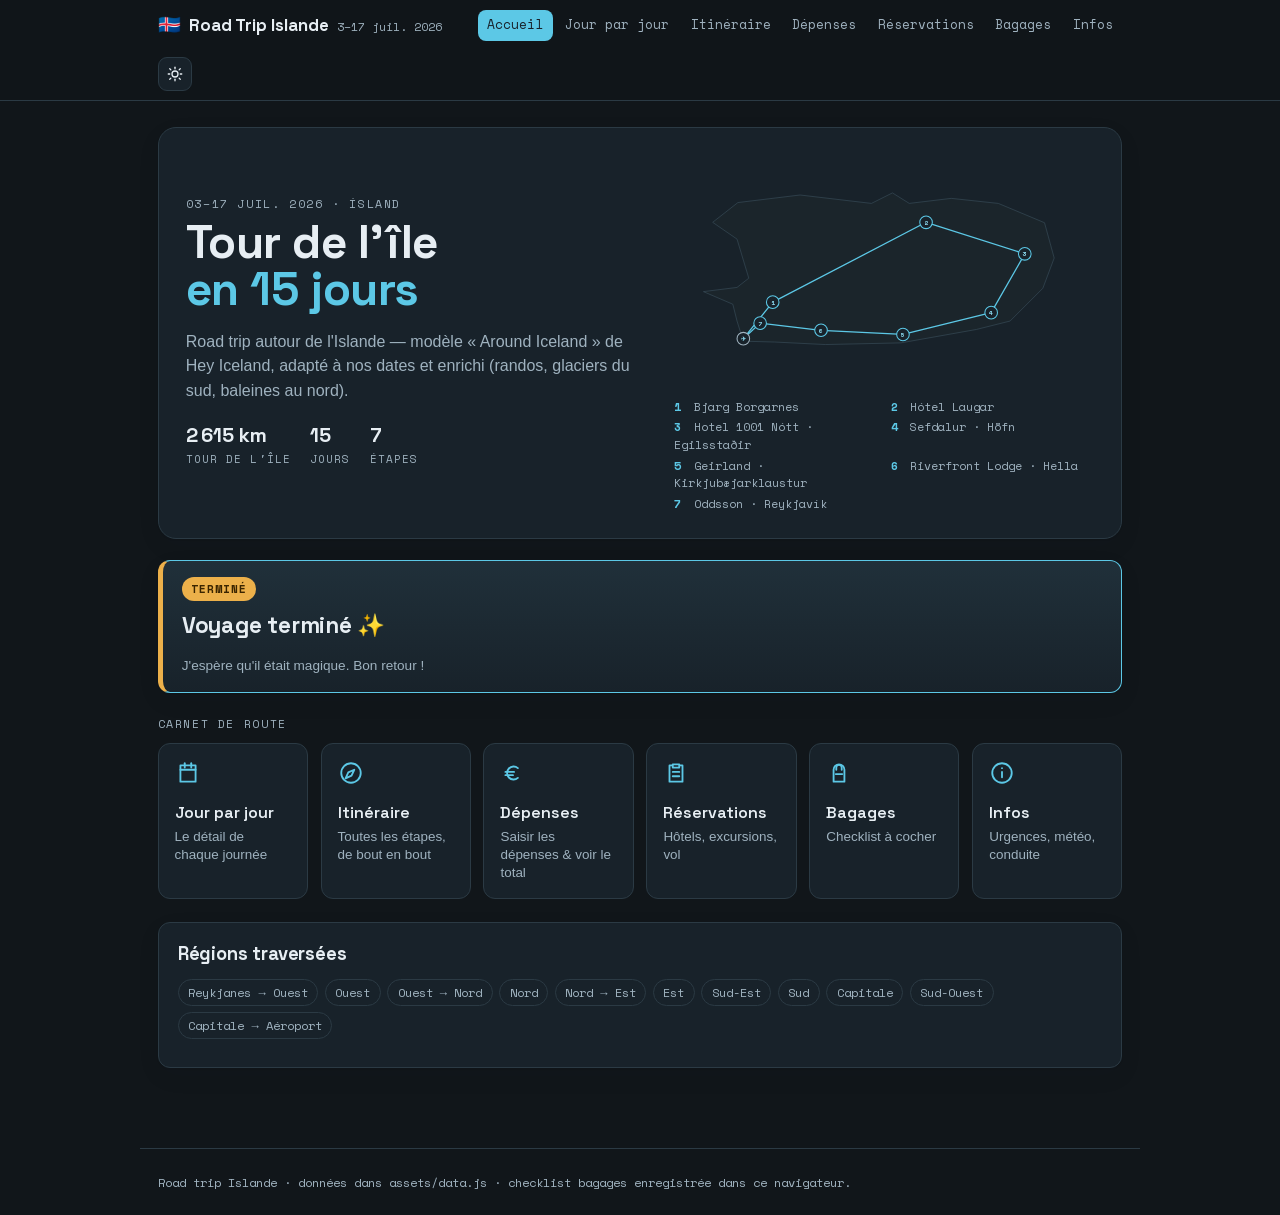
==== commit 3a7cdf36: "Thème sombre par défaut (data-theme=dark sur les pages), bascule clair conservée Co-Authored-By: Cla" ====
--- a/index.html
+++ b/index.html
@@ -1,5 +1,5 @@
 <!DOCTYPE html>
-<html lang="fr">
+<html lang="fr" data-theme="dark">
 <head>
   <meta charset="UTF-8">
   <meta name="viewport" content="width=device-width, initial-scale=1">
--- a/assets/style.css
+++ b/assets/style.css
@@ -39,11 +39,39 @@
   --font-body: -apple-system, BlinkMacSystemFont, "Segoe UI", Roboto, Helvetica, Arial, sans-serif;
   --font-mono: "Space Mono", ui-monospace, "SFMono-Regular", Menlo, monospace;
 
+  --header-bg: rgba(238, 241, 240, .88);
+  --today-grad: linear-gradient(180deg, #ffffff, var(--paper));
   --radius: 12px;
   --radius-lg: 18px;
   --shadow: 0 1px 2px rgba(22,25,28,.05), 0 8px 24px rgba(22,25,28,.06);
   --maxw: 1000px;
 }
+
+/* ---------- Thème sombre (basalte) ---------- */
+html[data-theme="dark"] {
+  --ice:      #11161a;
+  --ice-2:    #1b252b;
+  --paper:    #18222a;
+  --ink:      #e7eef3;
+  --muted:    #9fb2bf;
+  --line:     #2b3a44;
+  --line-2:   #3a4e5c;
+  --glacier:  #5cc8e6;
+  --glacier-d:#8bd9ef;
+  --moss:     #88c98c;
+  --sulfur:   #ecb04a;
+  --sulfur-s: #3a2f18;
+  --lava:     #e07a5f;
+  --header-bg: rgba(17, 22, 26, .9);
+  --today-grad: linear-gradient(180deg, #20303a, var(--paper));
+}
+html[data-theme="dark"] input,
+html[data-theme="dark"] select,
+html[data-theme="dark"] textarea { background: #0f1519; }
+html[data-theme="dark"] .status.todo { background: #3a2f18; color: #f0c682; }
+html[data-theme="dark"] .status.resa { background: #163b46; color: #9fdcef; }
+html[data-theme="dark"] .status.paye { background: #1f3a23; color: #a6d8aa; }
+html[data-theme="dark"] .callout.emergency { background: #3a201a; }
 
 * { box-sizing: border-box; }
 html { scroll-behavior: smooth; }
@@ -76,7 +104,7 @@
 /* ---------- En-tête + navigation ---------- */
 .site-header {
   position: sticky; top: 0; z-index: 30;
-  background: rgba(238,241,240,.88);
+  background: var(--header-bg);
   backdrop-filter: blur(10px);
   border-bottom: 1px solid var(--line);
 }
@@ -162,7 +190,7 @@
 /* ---------- Aujourd'hui / prochaine étape ---------- */
 .today {
   border: 1px solid var(--glacier); border-left: 5px solid var(--sulfur);
-  background: linear-gradient(180deg, #fff, var(--paper));
+  background: var(--today-grad);
   border-radius: var(--radius); padding: 1rem 1.2rem; box-shadow: var(--shadow); margin-bottom: 1.3rem;
 }
 .today .lead { display: flex; align-items: center; gap: .6rem; flex-wrap: wrap; }
@@ -229,6 +257,12 @@
 .day-titles h2 { margin: 0; font-size: 1.12rem; }
 .day-titles .meta { color: var(--muted); font-family: var(--font-mono); font-size: .76rem; }
 .day-tag { font-family: var(--font-mono); font-size: .68rem; color: var(--muted); border: 1px solid var(--line); border-radius: 999px; padding: .15rem .55rem; }
+.day-head { cursor: pointer; user-select: none; }
+.day-chevron { color: var(--muted); display: inline-flex; transition: transform .2s; flex: 0 0 auto; }
+.day-head:hover .day-chevron { color: var(--glacier); }
+.day.collapsed .day-chevron { transform: rotate(-90deg); }
+.day.collapsed .day-body { display: none; }
+.day.collapsed .day-head { border-bottom: none; }
 
 .day-body { padding: .7rem 1.1rem 1rem; }
 .route-line { font-family: var(--font-mono); color: var(--moss); font-size: .82rem; margin: .25rem 0 .35rem; display: flex; align-items: center; gap: .5rem; flex-wrap: wrap; }
@@ -303,11 +337,21 @@
 .grand-total .v { font-size: 1.5rem; }
 
 .exp-chart { margin-bottom: 1rem; }
-.exp-row { display: grid; grid-template-columns: 130px 1fr 90px; align-items: center; gap: .7rem; padding: .25rem 0; }
-.exp-row .lbl { font-size: .85rem; color: var(--ink); }
-.exp-row .track { background: var(--ice-2); border-radius: 999px; height: 14px; overflow: hidden; }
-.exp-row .bar { height: 100%; background: var(--glacier); border-radius: 999px; transition: width .5s ease; }
-.exp-row .amt { font-family: var(--font-mono); font-size: .82rem; text-align: right; color: var(--muted); }
+.donut-wrap { display: flex; gap: 1.6rem; align-items: center; flex-wrap: wrap; }
+.donut { flex: 0 0 auto; }
+.donut-c1 { font-family: var(--font-display); font-weight: 700; font-size: 15px; fill: var(--ink); text-anchor: middle; }
+.donut-c2 { font-family: var(--font-mono); font-size: 8px; fill: var(--muted); text-anchor: middle; text-transform: uppercase; letter-spacing: .14em; }
+.donut-legend { display: grid; gap: .45rem; flex: 1 1 240px; min-width: 220px; }
+.dl-row { display: grid; grid-template-columns: 14px 1fr auto 3.4em; gap: .6rem; align-items: center; font-size: .9rem; }
+.dl-row .dot { width: 12px; height: 12px; border-radius: 3px; }
+.dl-cat { color: var(--ink); }
+.dl-amt { font-family: var(--font-mono); font-size: .84rem; }
+.dl-pct { font-family: var(--font-mono); font-size: .84rem; color: var(--muted); text-align: right; }
+.tag-cat { font-family: var(--font-mono); font-size: .7rem; color: var(--muted); border: 1px solid var(--line); border-radius: 999px; padding: .06rem .5rem; white-space: nowrap; }
+
+/* bouton thème clair/sombre */
+.theme-toggle { display: inline-flex; align-items: center; justify-content: center; width: 34px; height: 34px; border: 1px solid var(--line); background: var(--paper); color: var(--ink); border-radius: 9px; cursor: pointer; flex: 0 0 auto; }
+.theme-toggle:hover { border-color: var(--glacier); color: var(--glacier); }
 
 /* ---------- Checklist ---------- */
 .check-cat { columns: 2; column-gap: 1.4rem; }
